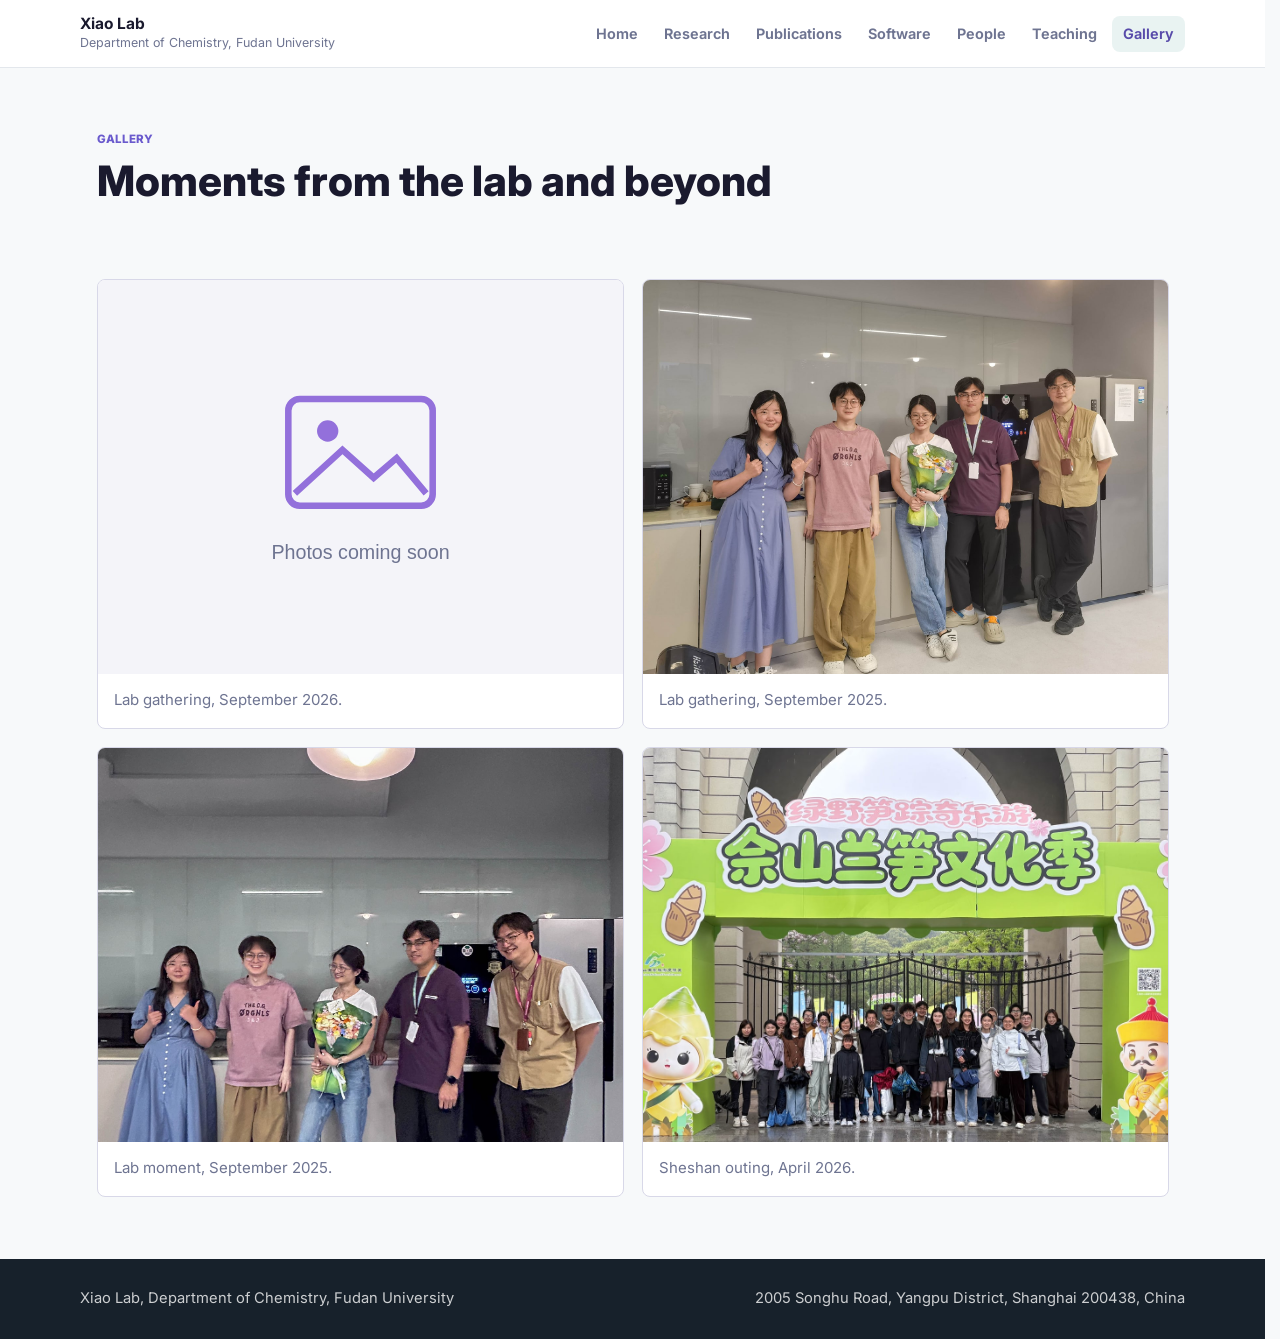
==== site/gallery.html @ 870cb50d "[Feature] Refresh lab website with data-driven content and teaching - Generate the website from sepa" ====
<!DOCTYPE html>
<html lang="en" class="no-js">
<head>
  <meta charset="utf-8">
  <meta name="viewport" content="width=device-width, initial-scale=1">
  <title>Gallery | Xiao Lab</title>
  <meta name="description" content="Gallery from Xiao Lab at Fudan University.">
  <link rel="preconnect" href="https://fonts.googleapis.com">
  <link rel="preconnect" href="https://fonts.gstatic.com" crossorigin>
  <link href="https://fonts.googleapis.com/css2?family=Inter:wght@300;400;600;700;800;900&display=swap" rel="stylesheet">
  <link rel="stylesheet" href="assets/styles.css">
  <script>document.documentElement.classList.remove('no-js');</script>
</head>
<body>
  <header class="site-header">
    <a class="brand" href="index.html" aria-label="Xiao Lab home">
      <span>
        <strong>Xiao Lab</strong>
        <small>Department of Chemistry, Fudan University</small>
      </span>
    </a>
    <button class="nav-toggle" aria-controls="primary-nav" aria-expanded="false" aria-label="Toggle navigation">
      <span class="bar"></span>
      <span class="bar"></span>
      <span class="bar"></span>
    </button>
    <nav id="primary-nav" class="site-nav" aria-label="Primary navigation">
      <a href="index.html">Home</a>
      <a href="research.html">Research</a>
      <a href="publications.html">Publications</a>
      <a href="software.html">Software</a>
      <a href="people.html">People</a>
      <a href="teaching.html">Teaching</a>
      <a class="active" aria-current="page" href="gallery.html">Gallery</a>
    </nav>
  </header>

  <main>
    <section class="page-hero gallery-intro">
      <p class="eyebrow">Gallery</p>
      <h1>Moments from the lab and beyond</h1>
    </section>

    <section class="section gallery-grid">
      <figure><img src="assets/gallery/gallery-placeholder.svg" alt="Photo placeholder for the September 2026 lab gathering" loading="lazy" decoding="async"><figcaption>Lab gathering, September 2026.</figcaption></figure>
<figure><img src="assets/gallery/gallery-20250910-2.jpg" alt="Lab group photo" loading="lazy" decoding="async"><figcaption>Lab gathering, September 2025.</figcaption></figure>
<figure><img src="assets/gallery/gallery-20250910.jpg" alt="Lab members together" loading="lazy" decoding="async"><figcaption>Lab moment, September 2025.</figcaption></figure>
<figure><img src="assets/gallery/gallery-20260411-sheshan.jpg" alt="Group visit to Sheshan" loading="lazy" decoding="async"><figcaption>Sheshan outing, April 2026.</figcaption></figure>
    </section>
  </main>

  <footer class="site-footer">
    <p>Xiao Lab, Department of Chemistry, Fudan University</p>
    <p>2005 Songhu Road, Yangpu District, Shanghai 200438, China</p>
  </footer>
  <script src="assets/site.js" defer></script>
</body>
</html>
---- site/assets/styles.css ----
:root {
  --ink: #1a1a2e;
  --muted: #6e7491;
  --subtle: #f4f4f9;
  --surface: #ffffff;
  --background: #f7f9fa;
  --line: #d8d8e8;
  --accent: #6A5ACD;
  --accent-dark: #584BAA;
  --warm: #9370DB;
  --shadow: 0 14px 34px rgba(23, 33, 43, 0.1);
  --max: 1120px;
  --page-top: 62px;
}

* {
  box-sizing: border-box;
}

html {
  scroll-behavior: smooth;
  scrollbar-gutter: stable;
}

body {
  margin: 0;
  min-height: 100vh;
  display: flex;
  flex-direction: column;
  color: var(--ink);
  background: var(--background);
  font-family: Inter, ui-sans-serif, system-ui, -apple-system, BlinkMacSystemFont, "Segoe UI", Arial, sans-serif;
  font-size: 15.5px;
  line-height: 1.62;
  letter-spacing: 0;
}

img {
  display: block;
  max-width: 100%;
}

a {
  color: inherit;
}

.site-header {
  position: sticky;
  top: 0;
  z-index: 20;
  display: flex;
  align-items: center;
  justify-content: space-between;
  gap: 24px;
  min-height: 68px;
  padding: 10px max(24px, calc((100vw - var(--max)) / 2));
  background: rgba(255, 255, 255, 0.96);
  border-bottom: 1px solid rgba(220, 226, 232, 0.8);
  backdrop-filter: blur(16px);
}

.brand {
  display: inline-flex;
  align-items: center;
  gap: 12px;
  min-width: 190px;
  text-decoration: none;
}

.brand strong,
.brand small {
  display: block;
  line-height: 1.2;
}

.brand small {
  margin-top: 2px;
  color: var(--muted);
  font-size: 0.78rem;
}

.site-nav {
  display: flex;
  align-items: center;
  justify-content: flex-end;
  gap: 4px;
  flex-wrap: wrap;
}

.site-nav a {
  min-height: 36px;
  padding: 6px 11px;
  border-radius: 8px;
  color: var(--muted);
  font-weight: 650;
  font-size: 0.9rem;
  text-decoration: none;
}

/* Mobile nav toggle button */
.nav-toggle {
  display: none;
  flex-direction: column;
  align-items: center;
  justify-content: center;
  width: 44px;
  height: 44px;
  border-radius: 8px;
  background: transparent;
  border: none;
  cursor: pointer;
}
.nav-toggle .bar {
  display: block;
  width: 20px;
  height: 2px;
  background: var(--ink);
  border-radius: 2px;
  transition: transform .22s ease, opacity .18s ease;
}
.nav-toggle .bar + .bar { margin-top: 5px; }
.nav-toggle[aria-expanded="true"] .bar:first-child { transform: translateY(7px) rotate(45deg); }
.nav-toggle[aria-expanded="true"] .bar:nth-child(2) { opacity: 0; }
.nav-toggle[aria-expanded="true"] .bar:last-child { transform: translateY(-7px) rotate(-45deg); }

.site-nav a:hover,
.site-nav a.active {
  color: var(--accent-dark);
  background: rgba(11, 120, 115, 0.09);
}

.hero {
  min-height: 60vh;
  display: grid;
  align-items: center;
  padding: 72px max(24px, calc((100vw - var(--max)) / 2));
  color: #ffffff;
  background:
    linear-gradient(90deg, rgba(10, 24, 33, 0.82) 0%, rgba(10, 24, 33, 0.62) 42%, rgba(10, 24, 33, 0.2) 100%),
    url("backgrounds/fudan-campus.jpg") center center / cover no-repeat;
}

.hero-copy {
  max-width: 660px;
}

.eyebrow {
  margin: 0 0 10px;
  color: var(--accent);
  font-size: 0.72rem;
  font-weight: 800;
  text-transform: uppercase;
}

.hero .eyebrow {
  color: #8be0d7;
}

.hero h1,
.page-hero h1 {
  margin: 0;
  font-family: Inter, ui-sans-serif, system-ui, -apple-system, BlinkMacSystemFont, "Segoe UI", Arial, sans-serif;
  font-size: 3.55rem;
  line-height: 1.06;
  font-weight: 800;
  letter-spacing: 0;
}

.hero p:not(.eyebrow) {
  max-width: 580px;
  margin: 18px 0 0;
  color: rgba(255, 255, 255, 0.9);
  font-size: 1.08rem;
}

.hero-actions {
  display: flex;
  flex-wrap: wrap;
  gap: 12px;
  margin-top: 26px;
}

.button {
  display: inline-flex;
  align-items: center;
  justify-content: center;
  min-height: 42px;
  padding: 9px 16px;
  border-radius: 8px;
  color: #ffffff;
  background: var(--accent);
  font-weight: 750;
  text-decoration: none;
}

.button:hover {
  background: var(--accent-dark);
}

.button-ghost {
  border: 1px solid rgba(255, 255, 255, 0.62);
  background: rgba(255, 255, 255, 0.12);
}

.button-ghost:hover {
  background: rgba(255, 255, 255, 0.22);
}

.section {
  max-width: var(--max);
  margin: 0 auto;
  padding: 62px 24px;
}

.section + .section {
  border-top: 1px solid var(--line);
}

.intro-grid {
  display: grid;
  grid-template-columns: minmax(240px, 0.9fr) minmax(320px, 1.35fr);
  gap: 46px;
}

.intro-grid h2,
.section-heading h2,

.member-card h2,
.research-block h2,
.patents h2 {
  margin: 0;
  font-family: Inter, ui-sans-serif, system-ui, -apple-system, BlinkMacSystemFont, "Segoe UI", Arial, sans-serif;
  font-size: 1.88rem;
  line-height: 1.18;
  letter-spacing: 0;
  font-weight: 700;
}

.intro-copy p,

.member-copy p,
.research-block p,
.plain-list li {
  color: var(--muted);
}

.intro-copy p:first-child,
.research-block p:first-of-type {
  margin-top: 0;
}

.section-heading {
  max-width: 760px;
  margin-bottom: 24px;
}

.research-cards {
  display: grid;
  grid-template-columns: repeat(3, minmax(0, 1fr));
  gap: 18px;
}

.card {
  min-height: 214px;
  padding: 22px;
  border: 1px solid var(--line);
  border-radius: 8px;
  background: var(--surface);
  box-shadow: 0 8px 24px rgba(23, 33, 43, 0.055);
  transition: transform .18s ease, box-shadow .18s ease;
}
.card:hover { transform: translateY(-6px); box-shadow: 0 20px 40px rgba(23, 33, 43, 0.12); }

.card-kicker {
  display: inline-block;
  margin-bottom: 14px;
  color: var(--warm);
  font-size: 0.82rem;
  font-weight: 850;
}

.card h3,
.news-list h3 {
  margin: 0 0 10px;
  font-size: 1.06rem;
  line-height: 1.32;
}

.card p {
  margin: 0;
  color: var(--muted);
}

.text-link {
  color: var(--accent-dark);
  font-weight: 750;
  text-decoration-thickness: 2px;
  text-underline-offset: 4px;
}

.news-band {
  padding-top: 56px;
}

.news-list {
  display: grid;
  grid-template-columns: repeat(2, minmax(0, 1fr));
  gap: 18px;
}

.news-list article {
  padding: 20px;
  border-left: 4px solid var(--accent);
  background: var(--subtle);
}

.news-list time {
  display: block;
  margin-bottom: 8px;
  color: var(--warm);
  font-weight: 800;
}

.page-hero {
  max-width: var(--max);
  margin: 0 auto;
  padding: var(--page-top) 24px 34px;
}

.page-hero h1 {
  max-width: none;
  color: var(--ink);
  font-size: 2.62rem;
}

.page-hero p:not(.eyebrow) {
  color: var(--muted);
  margin-top: 14px;
  font-size: 1rem;
}

.research-layout {
  display: grid;
  gap: 18px;
  padding-top: 22px;
}

.research-block {
  display: grid;
  grid-template-columns: minmax(210px, 300px) minmax(260px, 1fr);
  align-items: center;
  gap: 30px;
  padding: 26px;
  border: 1px solid var(--line);
  border-radius: 8px;
  background: var(--surface);
  box-shadow: 0 8px 26px rgba(23, 33, 43, 0.045);
}

.research-figure {
  width: 100%;
  aspect-ratio: 3 / 2;
  object-fit: contain;
  border: 1px solid var(--line);
  border-radius: 8px;
  background: var(--subtle);
}

.research-block p {
  margin: 10px 0 0;
}

.figure-note {
  color: var(--accent-dark) !important;
  font-size: 0.88rem;
  font-weight: 650;
}

.mentor-section {
  padding-top: var(--page-top);
  padding-bottom: 58px;
}

.mentor-profile {
  display: grid;
  grid-template-columns: minmax(320px, 1fr) minmax(240px, 340px);
  align-items: start;
  gap: 56px;
}

.mentor-copy h1 {
  margin: 0;
  color: #111111;
  font-family: Georgia, "Times New Roman", serif;
  font-size: 3rem;
  line-height: 1.08;
  font-weight: 700;
  letter-spacing: 0;
}

.mentor-lines,
.mentor-history {
  color: #111111;
  font-size: 1.02rem;
}

.mentor-lines {
  display: grid;
  gap: 8px;
  margin-top: 26px;
}

.mentor-lines p,
.mentor-history p {
  margin: 0;
}

.mentor-history {
  display: grid;
  gap: 12px;
  max-width: 720px;
  margin-top: 34px;
}

.mentor-history strong {
  color: var(--accent-dark);
  font-weight: 850;
}

.mentor-email {
  margin: 30px 0 0;
  color: #111111;
  font-size: 1.02rem;
  font-weight: 650;
}

.mentor-email a {
  color: var(--accent-dark);
  text-decoration-thickness: 2px;
  text-underline-offset: 4px;
}

.mentor-photo {
  margin: 0;
}

.mentor-photo img {
  width: 100%;
  aspect-ratio: 4 / 5;
  object-fit: cover;
  border-radius: 22px;
  background: var(--subtle);
  box-shadow: 0 18px 44px rgba(23, 33, 43, 0.12);
}

.team-section {
  padding-top: 54px;
}

.people-group {
  padding: 30px 0 34px;
  border-top: 1px solid var(--line);
}

.people-group:first-of-type {
  border-top: 0;
  padding-top: 6px;
}

.people-group-heading {
  display: flex;
  align-items: baseline;
  justify-content: space-between;
  gap: 18px;
  margin-bottom: 18px;
}

.people-group-heading h3 {
  margin: 0;
  color: var(--ink);
  font-size: 1.34rem;
  line-height: 1.25;
  font-weight: 750;
}

.people-grid {
  display: grid;
  grid-template-columns: repeat(auto-fit, minmax(300px, 1fr));
  gap: 18px;
}

.compact-grid {
  grid-template-columns: repeat(2, minmax(0, 1fr));
}

.member-card {
  display: grid;
  grid-template-columns: 128px minmax(0, 1fr);
  gap: 20px;
  align-items: start;
  padding: 22px;
  border: 1px solid var(--line);
  border-radius: 8px;
  background: var(--surface);
  box-shadow: 0 8px 24px rgba(23, 33, 43, 0.055);
}

.member-card img {
  width: 128px;
  aspect-ratio: 4 / 5;
  object-fit: cover;
  border-radius: 8px;
  background: var(--subtle);
}

.member-card h2 {
  font-size: 1.28rem;
  font-weight: 700;
}

.member-copy {
  display: flex;
  flex-direction: column;
  min-height: 100%;
}

.member-copy p {
  margin: 10px 0 0;
}

.member-email {
  font-size: 0.92rem;
  margin-top: auto !important;
  padding-top: 18px;
}

.member-email a {
  color: var(--accent-dark);
  overflow-wrap: anywhere;
  text-decoration-thickness: 2px;
  text-underline-offset: 3px;
}

.publication-list {
  display: grid;
  gap: 14px;
  margin: 0;
  padding: 0;
  counter-reset: publications;
  list-style: none;
}

.publication-list li {
  counter-increment: publications;
  position: relative;
  padding: 22px 22px 22px 66px;
  border: 1px solid var(--line);
  border-radius: 8px;
  background: var(--surface);
  transition: transform .16s ease, box-shadow .16s ease;
}
.publication-list li:hover { transform: translateY(-4px); box-shadow: 0 16px 32px rgba(23,33,43,0.06); }

.publication-list li::before {
  content: counter(publications, decimal-leading-zero);
  position: absolute;
  left: 20px;
  top: 23px;
  color: var(--warm);
  font-weight: 850;
  font-size: 0.84rem;
}

.publication-list p {
  margin: 0;
  color: #303b45;
}

.publication-list a {
  color: var(--accent-dark);
  overflow-wrap: anywhere;
}

.featured-publication {
  border-color: #e7d9ae;
  border-left: 4px solid var(--accent);
}

.plain-list {
  display: grid;
  gap: 16px;
  margin: 0;
  padding-left: 20px;
}

.gallery-grid {
  display: grid;
  grid-template-columns: repeat(2, minmax(0, 1fr));
  gap: 18px;
  padding-top: 28px;
}

.gallery-grid figure {
  margin: 0;
  border: 1px solid var(--line);
  border-radius: 8px;
  overflow: hidden;
  background: var(--surface);
}

.gallery-grid img {
  width: 100%;
  aspect-ratio: 4 / 3;
  object-fit: cover;
}

.gallery-grid figcaption {
  padding: 14px 16px 16px;
  color: var(--muted);
  font-size: 0.94rem;
}

.site-footer {
  display: flex;
  justify-content: space-between;
  gap: 18px;
  padding: 28px max(24px, calc((100vw - var(--max)) / 2));
  color: rgba(255, 255, 255, 0.78);
  background: #17212b;
  font-size: 0.92rem;
}

.site-footer p {
  margin: 0;
}

@media (max-width: 900px) {
  :root { --page-top: 42px; }

  .site-header {
    flex-wrap: wrap;
    gap: 12px;
  }

  .site-nav {
    justify-content: flex-start;
  }

  /* collapse/expand nav on small screens */
  .nav-toggle { display: inline-flex; }
  .site-nav { display: block; width: 100%; max-height: 0; overflow: hidden; transition: max-height .28s ease; }
  .site-nav.open { max-height: 600px; }

  .site-nav a { display: block; padding: 10px 12px; margin: 6px 0; border-radius: 6px; }

  .hero {
    min-height: 64vh;
    padding-top: 70px;
    padding-bottom: 70px;
  }

  .hero h1,
  .page-hero h1 {
    font-size: 3rem;
  }

  .intro-grid,
  .research-cards,

  .news-list,
  .gallery-grid {
    grid-template-columns: 1fr;
  }

  .research-block,
  .member-card {
    grid-template-columns: 1fr;
    gap: 18px;
  }

  .mentor-section {
    padding-bottom: 46px;
  }

  .mentor-profile {
    grid-template-columns: 1fr;
    gap: 36px;
  }

  .mentor-copy h1 {
    font-size: 2.72rem;
  }

  .mentor-photo {
    max-width: 340px;
  }

  .member-card img {
    width: 132px;
  }
}

@media (max-width: 620px) {
  body {
    font-size: 15px;
  }

  .site-header {
    padding: 12px 18px;
  }

  .site-nav a {
    padding: 7px 9px;
    font-size: 0.88rem;
  }

  .hero,
  .section,
  .page-hero {
    padding-left: 18px;
    padding-right: 18px;
  }

  .hero h1,
  .page-hero h1 {
    font-size: 2.45rem;
  }

  .hero p:not(.eyebrow) {
    font-size: 1.05rem;
  }

  .hero-actions,
  .button {
    width: 100%;
  }

  .intro-grid h2,
  .section-heading h2,

  .member-card h2,
  .research-block h2,
  .patents h2 {
    font-size: 1.75rem;
  }

  .mentor-copy h1 {
    font-size: 2.45rem;
  }

  .mentor-lines,
  .mentor-history {
    font-size: 0.98rem;
  }

  .mentor-lines {
    margin-top: 26px;
  }

  .mentor-history,
  .mentor-email {
    margin-top: 34px;
  }

  .member-card { transition: transform .16s ease, box-shadow .16s ease; }
  .member-card:hover { transform: translateY(-4px); box-shadow: 0 18px 34px rgba(23,33,43,0.06); }
  .publication-list li {
    padding: 20px;
  }

  .publication-list li::before {
    position: static;
    display: block;
    margin-bottom: 10px;
  }

  .site-footer {
    flex-direction: column;
    padding-left: 18px;
    padding-right: 18px;
  }
}

/* Shared controls and publication views. */
:focus-visible { outline: 3px solid var(--accent); outline-offset: 4px; }
.contact-links, .view-controls, .publication-tags, .publication-links { display: flex; flex-wrap: wrap; gap: 10px 18px; }
.view-controls { justify-content: flex-end; align-items: center; margin-bottom: 24px; }
.view-controls label { display: flex; align-items: center; gap: 8px; color: var(--accent); font-weight: 600; }
.view-controls select { max-width: 100%; font: inherit; padding: 8px 12px; border: 1px solid var(--line); border-radius: 8px; background: var(--surface); color: var(--ink); }
.view-controls[hidden] { display: none; }
.publication-list .publication-tags, .publication-list .publication-title, .publication-list .publication-summary, .publication-list .publication-links { display: none; }
.publication-list.card-view li { padding: 24px; }
.publication-list.card-view li::before { display: none; }
.publication-list.card-view .publication-tags, .publication-list.card-view .publication-links { display: flex; }
.publication-list.card-view .publication-title, .publication-list.card-view .publication-summary { display: block; }
.publication-title { margin: 16px 0 12px; font-size: 1.22rem; line-height: 1.4; }
.publication-list.card-view .citation-title, .publication-list.card-view .citation-doi { display: none; }
.publication-list.card-view .publication-summary { margin-top: 14px; }
.publication-links { margin-top: 14px; }
.tag { display: inline-block; border-radius: 20px; padding: 3px 10px; background: var(--subtle); color: var(--accent-dark); font-size: .8rem; font-weight: 600; }
.publication-list u { text-underline-offset: 3px; }
.publication-note { color: var(--muted); font-size: .9rem; }
.software-heading { display: flex; align-items: center; gap: 18px; }
.software-heading h2 { margin: 8px 0 0; }
.software-mark { display: grid; place-items: center; width: 64px; height: 64px; border-radius: 12px; background: var(--subtle); color: var(--accent); font-size: 2rem; }
.software-details { margin-bottom: 0; }
.software-details div { display: grid; grid-template-columns: 160px minmax(0, 1fr); gap: 18px; border-top: 1px solid var(--line); padding: 14px 0; }
.software-details dt { font-weight: 700; }
.software-details dd { margin: 0; color: var(--muted); }
@media (max-width: 900px) {
  .no-js .nav-toggle { display: none; }
  .no-js .site-nav { max-height: none; }
}
@media (max-width: 620px) {
  .software-details div { grid-template-columns: 1fr; gap: 4px; }
  .publication-list.card-view li { padding: 20px; }
}
@media (prefers-reduced-motion: reduce) {
  html { scroll-behavior: auto; }
  *, *::before, *::after { transition: none !important; }
  .card:hover, .member-card:hover, .publication-list li:hover { transform: none; }
}

@media (max-width: 620px) {
  .compact-grid { grid-template-columns: 1fr; }
  .view-controls label { max-width: 100%; }
}

.publication-list .publication-summary { color: var(--accent-dark); }
.github-icon { width: 18px; height: 18px; fill: currentColor; margin-right: 8px; }
.publication-list li[hidden] { display: none; }

main { flex: 1; width: 100%; }

.mentor-history p { display: grid; grid-template-columns: 116px minmax(0, 1fr); gap: 14px; }
@media (max-width: 620px) { .mentor-history p { grid-template-columns: 100px minmax(0, 1fr); gap: 10px; } }

.news-list p { margin: 10px 0 0; color: var(--muted); }
.news-link { display: inline-flex; align-items: center; justify-content: center; width: 28px; height: 28px; vertical-align: middle; color: var(--accent); border-radius: 4px; }
.news-link svg { width: 18px; height: 18px; }
.news-link:hover { color: var(--accent-dark); background: var(--subtle); }

.mentor-link { color: var(--accent-dark); font-weight: 700; text-decoration: none; }
.mentor-link svg { width: 16px; height: 16px; margin-left: 3px; vertical-align: -2px; }

.publication-links a { font-weight: 700; }

.course-card + .course-card { margin-top: 24px; }
.course-card h2 { margin: 0; font-size: 1.6rem; line-height: 1.3; }
.course-meta, .course-empty { color: var(--muted); }
.course-description { border-top: 1px solid var(--line); padding: 16px 0; }
.course-description summary { cursor: pointer; font-weight: 600; color: var(--accent-dark); }
.course-description p { white-space: pre-line; }
.course-offering { margin-top: 12px; padding-top: 12px; }
.course-offering h3 { margin-bottom: 10px; }
.course-offering h4 { margin-bottom: 8px; }
.course-link { color: var(--accent-dark); font-weight: 700; text-decoration: none; }
.course-link svg { width: 16px; height: 16px; vertical-align: -2px; }
.course-resources, .course-resources ul { padding-left: 22px; }
.course-resources li { margin: 6px 0; }
.teaching-layout { padding-top: 22px; }

.course-card .course-meta { margin: 12px 0 24px; }

.brand { min-width: 0; }
.brand small { max-width: 300px; line-height: 1.35; }
@media (max-width: 900px) { .brand { max-width: calc(100% - 68px); } }

.course-research-intro { padding-bottom: 17px; }
.course-research-intro p:last-child { margin-bottom: 0; }
.research-layout, .teaching-layout, .publications, .gallery-grid { padding-top: 19px; }

/* Reserve the same subtitle space on Gallery without adding placeholder text. */
.gallery-intro { padding-bottom: calc(17px + 14px + 1.62rem); }
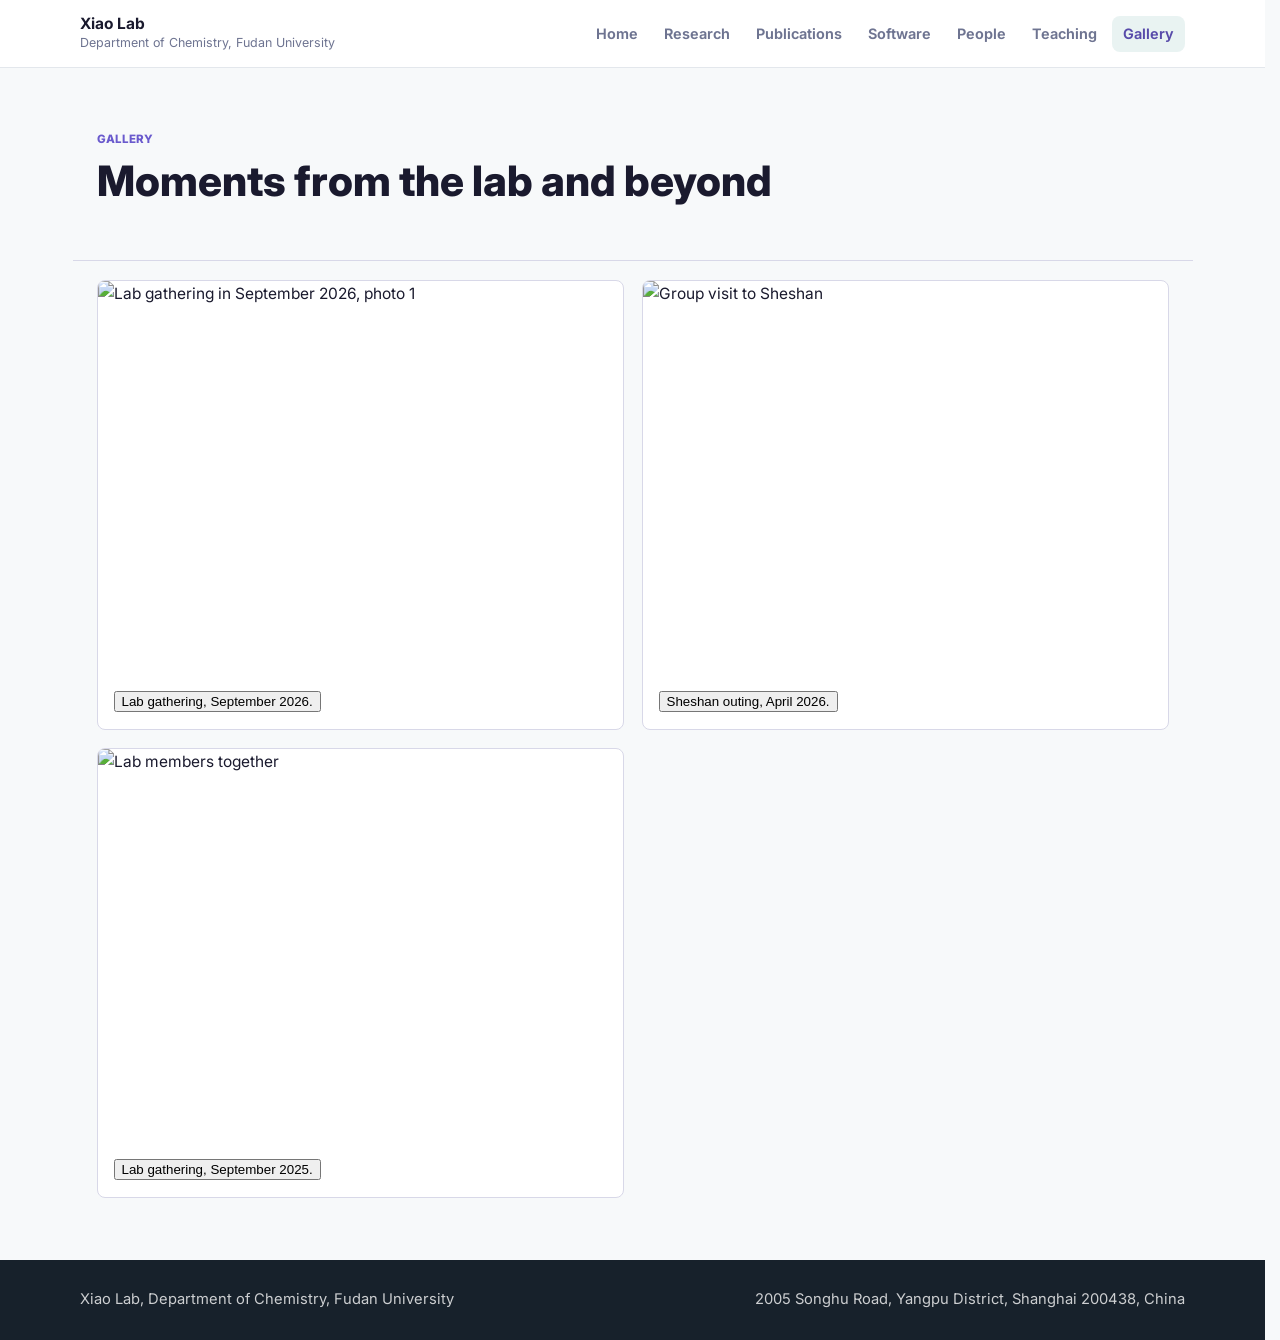
==== commit 8f201297: "[Feature] Organize website assets and enhance gallery - Separate maintained assets from generated si" ====
--- a/site/gallery.html
+++ b/site/gallery.html
@@ -41,12 +41,20 @@
       <h1>Moments from the lab and beyond</h1>
     </section>
 
+    <div class="section gallery-filter" hidden>
+      <label for="gallery-category">Category</label>
+      <select id="gallery-category"><option value="all">All activities</option><option value="gathering">Gathering</option><option value="outing">Outing</option></select>
+    </div>
     <section class="section gallery-grid">
-      <figure><img src="assets/gallery/gallery-placeholder.svg" alt="Photo placeholder for the September 2026 lab gathering" loading="lazy" decoding="async"><figcaption>Lab gathering, September 2026.</figcaption></figure>
-<figure><img src="assets/gallery/gallery-20250910-2.jpg" alt="Lab group photo" loading="lazy" decoding="async"><figcaption>Lab gathering, September 2025.</figcaption></figure>
-<figure><img src="assets/gallery/gallery-20250910.jpg" alt="Lab members together" loading="lazy" decoding="async"><figcaption>Lab moment, September 2025.</figcaption></figure>
-<figure><img src="assets/gallery/gallery-20260411-sheshan.jpg" alt="Group visit to Sheshan" loading="lazy" decoding="async"><figcaption>Sheshan outing, April 2026.</figcaption></figure>
+      <figure data-category="gathering"><img src="assets/gallery/2026-09-09/gallery-20260909-1.jpg" alt="Lab gathering in September 2026, photo 1" loading="lazy" decoding="async"><figcaption><button class="gallery-open" type="button">Lab gathering, September 2026.</button></figcaption><div class="gallery-photos" hidden><a href="assets/gallery/2026-09-09/gallery-20260909-1.jpg" data-alt="Lab gathering in September 2026, photo 1">Photo</a><a href="assets/gallery/2026-09-09/gallery-20260909-2.jpg" data-alt="Lab gathering in September 2026, photo 2">Photo</a></div></figure>
+<figure data-category="outing"><img src="assets/gallery/2026-04-11-sheshan/gallery-sheshan-20260411-1.jpg" alt="Group visit to Sheshan" loading="lazy" decoding="async"><figcaption><button class="gallery-open" type="button">Sheshan outing, April 2026.</button></figcaption><div class="gallery-photos" hidden><a href="assets/gallery/2026-04-11-sheshan/gallery-sheshan-20260411-1.jpg" data-alt="Group visit to Sheshan">Photo</a></div></figure>
+<figure data-category="gathering"><img src="assets/gallery/2025-09-10/gallery-20250910-1.jpg" alt="Lab members together" loading="lazy" decoding="async"><figcaption><button class="gallery-open" type="button">Lab gathering, September 2025.</button></figcaption><div class="gallery-photos" hidden><a href="assets/gallery/2025-09-10/gallery-20250910-1.jpg" data-alt="Lab members together">Photo</a><a href="assets/gallery/2025-09-10/gallery-20250910-2.jpg" data-alt="Lab group photo">Photo</a></div></figure>
     </section>
+    <dialog class="gallery-dialog" aria-label="Activity photos">
+      <button type="button" class="gallery-close" aria-label="Close photo viewer"><svg viewBox="0 0 24 24" fill="none" stroke="currentColor" stroke-width="2" stroke-linecap="round" stroke-linejoin="round" aria-hidden="true"><path d="M6 6l12 12M18 6 6 18"/></svg></button>
+      <img alt="">
+      <div class="gallery-controls"><button type="button" class="gallery-previous" aria-label="Previous photo"><svg viewBox="0 0 24 24" fill="none" stroke="currentColor" stroke-width="2" stroke-linecap="round" stroke-linejoin="round" aria-hidden="true"><path d="m15 5-7 7 7 7"/></svg></button><span aria-live="polite"></span><button type="button" class="gallery-next" aria-label="Next photo"><svg viewBox="0 0 24 24" fill="none" stroke="currentColor" stroke-width="2" stroke-linecap="round" stroke-linejoin="round" aria-hidden="true"><path d="m9 5 7 7-7 7"/></svg></button></div>
+    </dialog>
   </main>
 
   <footer class="site-footer">
--- a/site/assets/styles.css
+++ b/site/assets/styles.css
@@ -434,6 +434,11 @@
   font-weight: 650;
 }
 
+.mentor-email a,
+.member-email a {
+  text-decoration-skip-ink: none;
+}
+
 .mentor-email a {
   color: var(--accent-dark);
   text-decoration-thickness: 2px;
@@ -581,7 +586,7 @@
   overflow-wrap: anywhere;
 }
 
-.featured-publication {
+.publication-list li.featured-publication {
   border-color: #e7d9ae;
   border-left: 4px solid var(--accent);
 }
